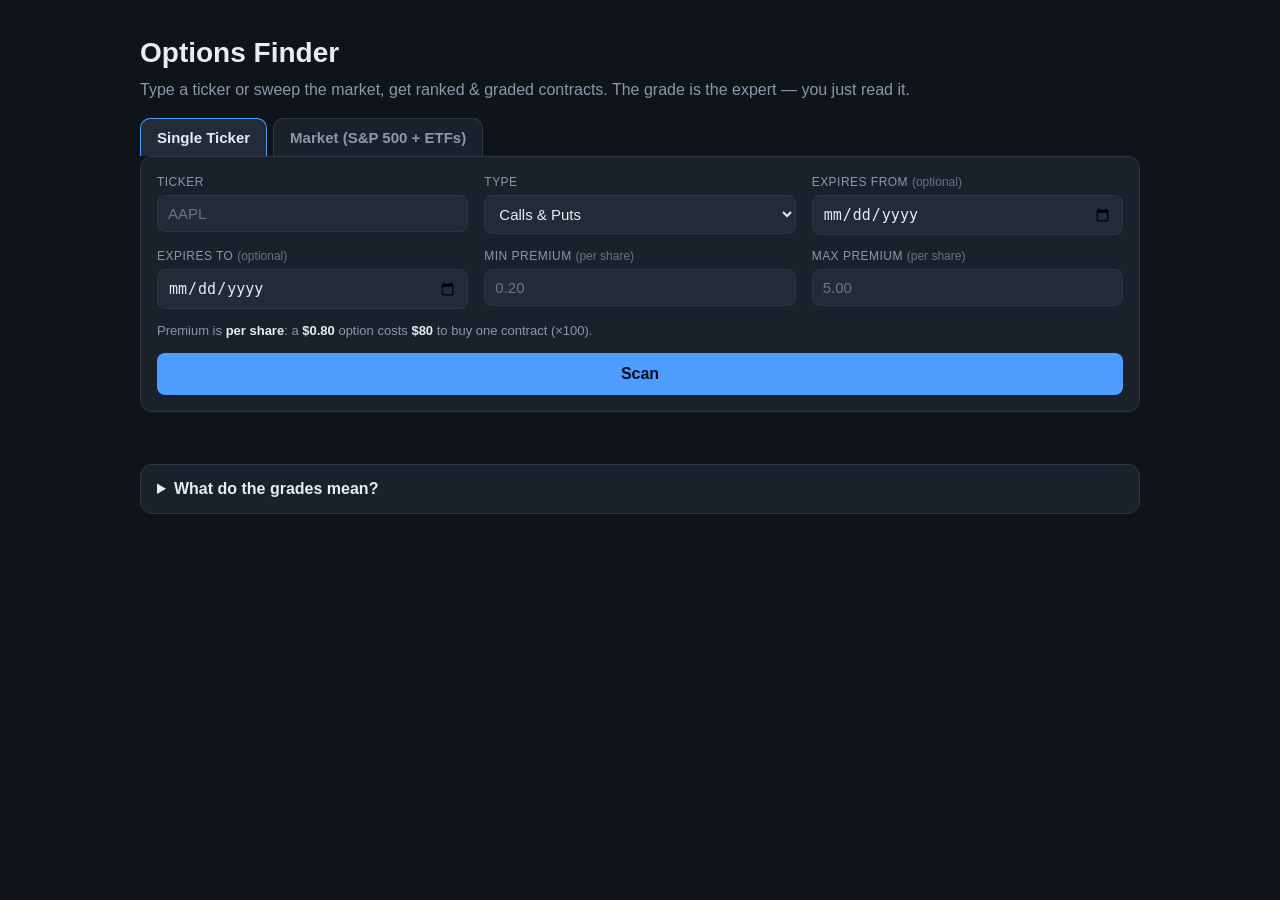
==== frontend/index.html @ 686ba7eb "Option contract grader: Black-Scholes-Merton IV and Greeks with A-F scoring" ====
<!DOCTYPE html>
<html lang="en">
<head>
  <meta charset="UTF-8" />
  <meta name="viewport" content="width=device-width, initial-scale=1.0" />
  <title>Options Finder</title>
  <link rel="icon" href="data:," />
  <link rel="stylesheet" href="styles.css" />
</head>
<body>
  <header>
    <h1>Options Finder</h1>
    <p class="tagline">Type a ticker or sweep the market, get ranked &amp; graded contracts. The grade is the expert &mdash; you just read it.</p>
  </header>

  <nav class="tabs">
    <button class="tab active" data-tab="single" type="button">Single Ticker</button>
    <button class="tab" data-tab="market" type="button">Market (S&amp;P 500 + ETFs)</button>
  </nav>

  <!-- ============ SINGLE TICKER ============ -->
  <section id="panel-single" class="panel active">
    <form id="scan-form">
      <div class="field">
        <label for="ticker">Ticker</label>
        <input id="ticker" name="ticker" type="text" placeholder="AAPL" autocomplete="off" required />
      </div>
      <div class="field">
        <label for="side">Type</label>
        <select id="side" name="side">
          <option value="both">Calls &amp; Puts</option>
          <option value="calls">Calls only</option>
          <option value="puts">Puts only</option>
        </select>
      </div>
      <div class="field">
        <label for="exp_from">Expires from <span class="opt">(optional)</span></label>
        <input id="exp_from" name="expiration_from" type="date" />
      </div>
      <div class="field">
        <label for="exp_to">Expires to <span class="opt">(optional)</span></label>
        <input id="exp_to" name="expiration_to" type="date" />
      </div>
      <div class="field">
        <label for="prem_min">Min premium <span class="opt">(per share)</span></label>
        <input id="prem_min" name="premium_min" type="number" step="0.01" min="0" placeholder="0.20" />
      </div>
      <div class="field">
        <label for="prem_max">Max premium <span class="opt">(per share)</span></label>
        <input id="prem_max" name="premium_max" type="number" step="0.01" min="0" placeholder="5.00" />
      </div>
      <p class="helper">Premium is <strong>per share</strong>: a <strong>$0.80</strong> option costs <strong>$80</strong> to buy one contract (&times;100).</p>
      <button type="submit" id="scan-btn">Scan</button>
    </form>
    <div id="status" class="status"></div>
    <div id="meta" class="meta"></div>
    <div id="results"></div>
  </section>

  <!-- ============ MARKET ============ -->
  <section id="panel-market" class="panel">
    <form id="market-form">
      <div class="field">
        <label for="m_price_min">Stock price min <span class="opt">($/share)</span></label>
        <input id="m_price_min" name="price_min" type="number" step="0.01" min="0" placeholder="20" />
      </div>
      <div class="field">
        <label for="m_price_max">Stock price max <span class="opt">($/share)</span></label>
        <input id="m_price_max" name="price_max" type="number" step="0.01" min="0" placeholder="120" />
      </div>
      <div class="field">
        <label for="m_side">Type</label>
        <select id="m_side" name="side">
          <option value="both">Calls &amp; Puts</option>
          <option value="calls">Calls only</option>
          <option value="puts">Puts only</option>
        </select>
      </div>
      <div class="field">
        <label for="m_prem_min">Min premium <span class="opt">(per share)</span></label>
        <input id="m_prem_min" name="premium_min" type="number" step="0.01" min="0" placeholder="0.20" />
      </div>
      <div class="field">
        <label for="m_prem_max">Max premium <span class="opt">(per share)</span></label>
        <input id="m_prem_max" name="premium_max" type="number" step="0.01" min="0" placeholder="5.00" />
      </div>
      <div class="field">
        <label for="m_dte_from">DTE min <span class="opt">(optional)</span></label>
        <input id="m_dte_from" name="dte_from" type="number" step="1" min="0" placeholder="14" />
      </div>
      <div class="field">
        <label for="m_dte_to">DTE max <span class="opt">(optional)</span></label>
        <input id="m_dte_to" name="dte_to" type="number" step="1" min="0" placeholder="60" />
      </div>
      <p class="helper">Stock-price band picks which names get scanned (skips the rest); premium band filters the contracts. A full sweep takes ~1&ndash;3 min the first time.</p>
      <button type="submit" id="market-btn">Scan market</button>
    </form>

    <div id="market-status" class="status"></div>
    <div id="market-progress" class="progress" hidden><div class="bar"></div></div>
    <div id="market-meta" class="meta"></div>
    <div class="sortbar" id="market-sortbar" hidden>
      Sort by:
      <select id="market-sort">
        <option value="overall">Overall grade</option>
        <option value="value">Value (Price Edge)</option>
        <option value="odds">Odds of Profit</option>
        <option value="move">Move Needed</option>
        <option value="liquidity">Liquidity</option>
        <option value="volatility">Volatility Value</option>
        <option value="decay">Time-Decay Risk</option>
        <option value="leverage">Leverage &amp; Risk</option>
      </select>
    </div>
    <div id="market-results"></div>
  </section>

  <details id="legend" class="legend">
    <summary>What do the grades mean?</summary>
    <div id="legend-body"></div>
  </details>

  <script src="app.js"></script>
</body>
</html>
---- frontend/styles.css ----
:root {
  --bg: #0f1419;
  --panel: #1a212b;
  --panel-2: #222b37;
  --text: #e6edf3;
  --muted: #8b98a9;
  --border: #2c3744;
  --accent: #4f9cff;

  --grade-a: #16a34a;
  --grade-b: #65a30d;
  --grade-c: #ca8a04;
  --grade-d: #ea580c;
  --grade-f: #dc2626;
}

* { box-sizing: border-box; }

body {
  margin: 0;
  font-family: -apple-system, BlinkMacSystemFont, "Segoe UI", Roboto, Helvetica, Arial, sans-serif;
  background: var(--bg);
  color: var(--text);
  line-height: 1.5;
  padding: 0 16px 64px;
}

header { max-width: 1000px; margin: 32px auto 16px; }
h1 { margin: 0 0 4px; font-size: 28px; }
.tagline { color: var(--muted); margin: 0; }

form {
  max-width: 1000px;
  margin: 0 auto 8px;
  background: var(--panel);
  border: 1px solid var(--border);
  border-radius: 12px;
  padding: 16px;
  display: grid;
  grid-template-columns: repeat(3, 1fr);
  gap: 12px 16px;
}
.field { display: flex; flex-direction: column; }
label { font-size: 12px; color: var(--muted); margin-bottom: 4px; text-transform: uppercase; letter-spacing: .04em; }
label .opt { text-transform: none; letter-spacing: 0; opacity: .7; }
input, select {
  background: var(--panel-2);
  border: 1px solid var(--border);
  border-radius: 8px;
  color: var(--text);
  padding: 9px 10px;
  font-size: 15px;
}
input:focus, select:focus { outline: none; border-color: var(--accent); }
.helper { grid-column: 1 / -1; margin: 0; font-size: 13px; color: var(--muted); }
.helper strong { color: var(--text); }

#scan-btn {
  grid-column: 1 / -1;
  background: var(--accent);
  color: #04111f;
  font-weight: 700;
  font-size: 16px;
  border: none;
  border-radius: 8px;
  padding: 12px;
  cursor: pointer;
}
#scan-btn:disabled { opacity: .6; cursor: progress; }

.status { max-width: 1000px; margin: 12px auto; color: var(--muted); }
.status.error { color: #ff8a8a; }

.meta {
  max-width: 1000px;
  margin: 8px auto;
  display: flex;
  flex-wrap: wrap;
  gap: 8px 18px;
  font-size: 14px;
}
.meta .stat strong { color: var(--text); }
.meta .stat { color: var(--muted); }
.meta .notes { flex-basis: 100%; color: #d9b35a; font-size: 13px; }

#results { max-width: 1000px; margin: 16px auto; display: flex; flex-direction: column; gap: 12px; }

.card {
  background: var(--panel);
  border: 1px solid var(--border);
  border-radius: 12px;
  padding: 14px 16px;
  display: grid;
  grid-template-columns: 96px 1fr;
  gap: 16px;
  align-items: center;
}
.card.illiquid { opacity: .72; }

.badge {
  display: flex;
  flex-direction: column;
  align-items: center;
  justify-content: center;
  border-radius: 12px;
  padding: 10px 6px;
  color: #fff;
}
.badge .letter { font-size: 40px; font-weight: 800; line-height: 1; }
.badge .num { font-size: 14px; font-weight: 600; opacity: .9; margin-top: 2px; }

.grade-A { background: var(--grade-a); }
.grade-B { background: var(--grade-b); }
.grade-C { background: var(--grade-c); }
.grade-D { background: var(--grade-d); }
.grade-F { background: var(--grade-f); }
.fg-A { color: var(--grade-a); }
.fg-B { color: var(--grade-b); }
.fg-C { color: var(--grade-c); }
.fg-D { color: var(--grade-d); }
.fg-F { color: var(--grade-f); }

.body .title { font-size: 18px; font-weight: 700; }
.body .sub { color: var(--muted); font-size: 13px; margin: 2px 0 4px; }
.body .meaning { font-size: 14px; margin-bottom: 8px; }
.body .flags { font-size: 12.5px; color: #d9b35a; margin-bottom: 8px; }

.subscores { display: flex; flex-wrap: wrap; gap: 6px; }
.chip {
  display: flex; align-items: center; gap: 6px;
  background: var(--panel-2);
  border: 1px solid var(--border);
  border-radius: 999px;
  padding: 4px 10px;
  font-size: 12.5px;
}
.chip .ck { color: var(--muted); }
.chip .cg { font-weight: 700; }

details.detail { margin-top: 8px; }
details.detail summary { cursor: pointer; color: var(--accent); font-size: 13px; }
.detail-table { width: 100%; border-collapse: collapse; margin-top: 8px; font-size: 13px; }
.detail-table td { padding: 5px 8px; border-top: 1px solid var(--border); vertical-align: top; }
.detail-table td.k { color: var(--muted); white-space: nowrap; }
.detail-table td.g { font-weight: 700; width: 28px; }
.detail-table td.m { color: var(--muted); font-size: 12px; }

.legend { max-width: 1000px; margin: 24px auto; background: var(--panel); border: 1px solid var(--border); border-radius: 12px; padding: 12px 16px; }
.legend summary { cursor: pointer; font-weight: 600; }
.legend table { width: 100%; border-collapse: collapse; margin-top: 10px; }
.legend td { padding: 6px 8px; border-top: 1px solid var(--border); font-size: 14px; }
.legend td.lg { font-weight: 800; font-size: 18px; width: 36px; }
.legend td.lr { color: var(--muted); width: 90px; }

/* tabs */
.tabs { max-width: 1000px; margin: 8px auto 0; display: flex; gap: 6px; }
.tab {
  background: var(--panel);
  border: 1px solid var(--border);
  border-bottom: none;
  color: var(--muted);
  padding: 10px 16px;
  border-radius: 10px 10px 0 0;
  cursor: pointer;
  font-size: 15px;
  font-weight: 600;
}
.tab.active { background: var(--panel-2); color: var(--text); border-color: var(--accent); }
.panel { display: none; }
.panel.active { display: block; }

/* progress bar */
.progress {
  max-width: 1000px;
  margin: 8px auto;
  height: 10px;
  background: var(--panel-2);
  border: 1px solid var(--border);
  border-radius: 999px;
  overflow: hidden;
}
.progress .bar {
  height: 100%;
  width: 0%;
  background: var(--accent);
  transition: width 0.3s ease;
}

/* sort bar */
.sortbar {
  max-width: 1000px;
  margin: 8px auto;
  color: var(--muted);
  font-size: 14px;
  display: flex;
  align-items: center;
  gap: 8px;
}
.sortbar select {
  background: var(--panel-2);
  border: 1px solid var(--border);
  color: var(--text);
  border-radius: 8px;
  padding: 6px 8px;
  font-size: 14px;
}

@media (max-width: 720px) {
  form { grid-template-columns: 1fr 1fr; }
  .card { grid-template-columns: 72px 1fr; }
  .badge .letter { font-size: 32px; }
}
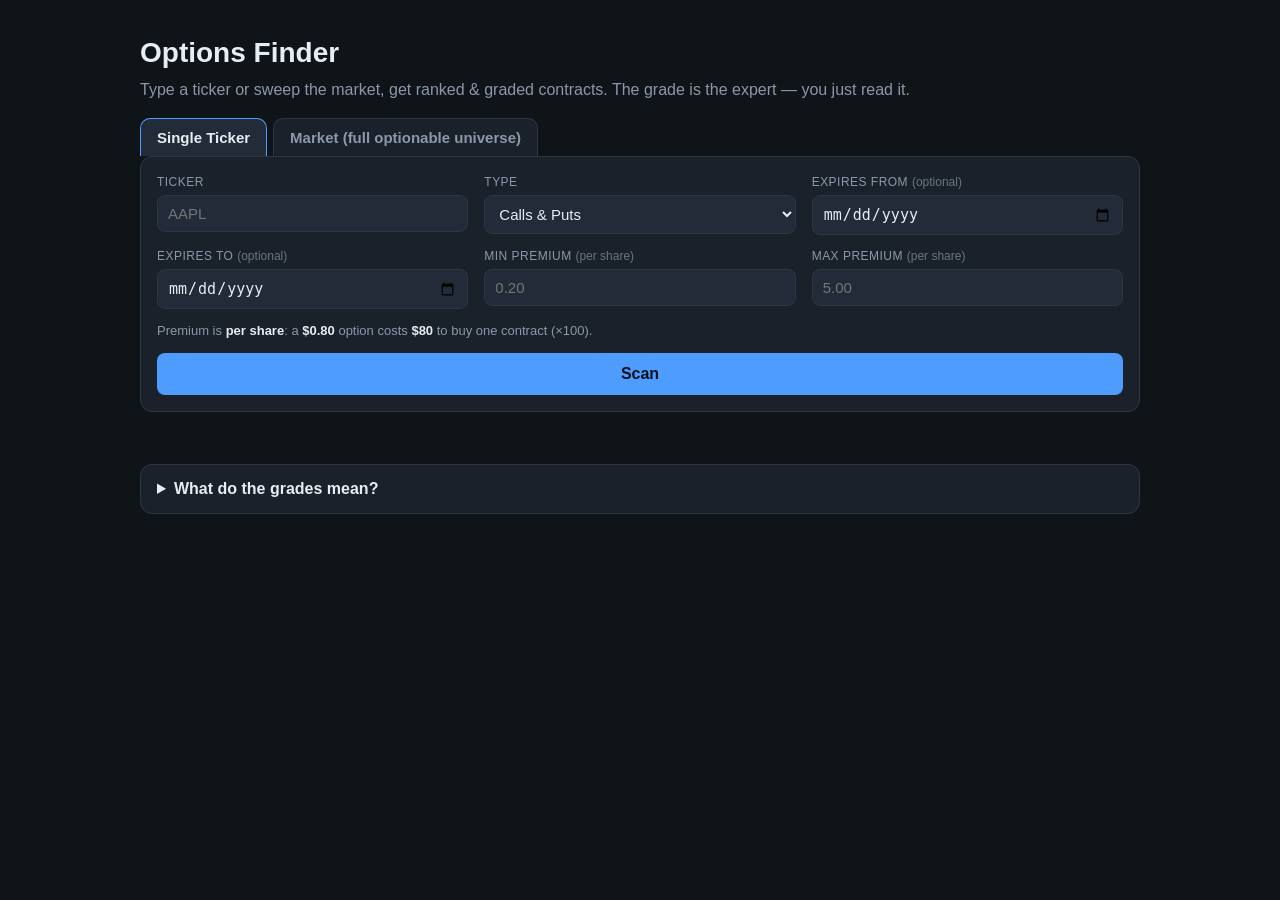
==== commit 74282f0f: "Reject an unknown `side` instead of silently widening to both `side` was never validated: `filter_si" ====
--- a/frontend/index.html
+++ b/frontend/index.html
@@ -15,7 +15,7 @@
 
   <nav class="tabs">
     <button class="tab active" data-tab="single" type="button">Single Ticker</button>
-    <button class="tab" data-tab="market" type="button">Market (S&amp;P 500 + ETFs)</button>
+    <button class="tab" data-tab="market" type="button">Market (full optionable universe)</button>
   </nav>
 
   <!-- ============ SINGLE TICKER ============ -->
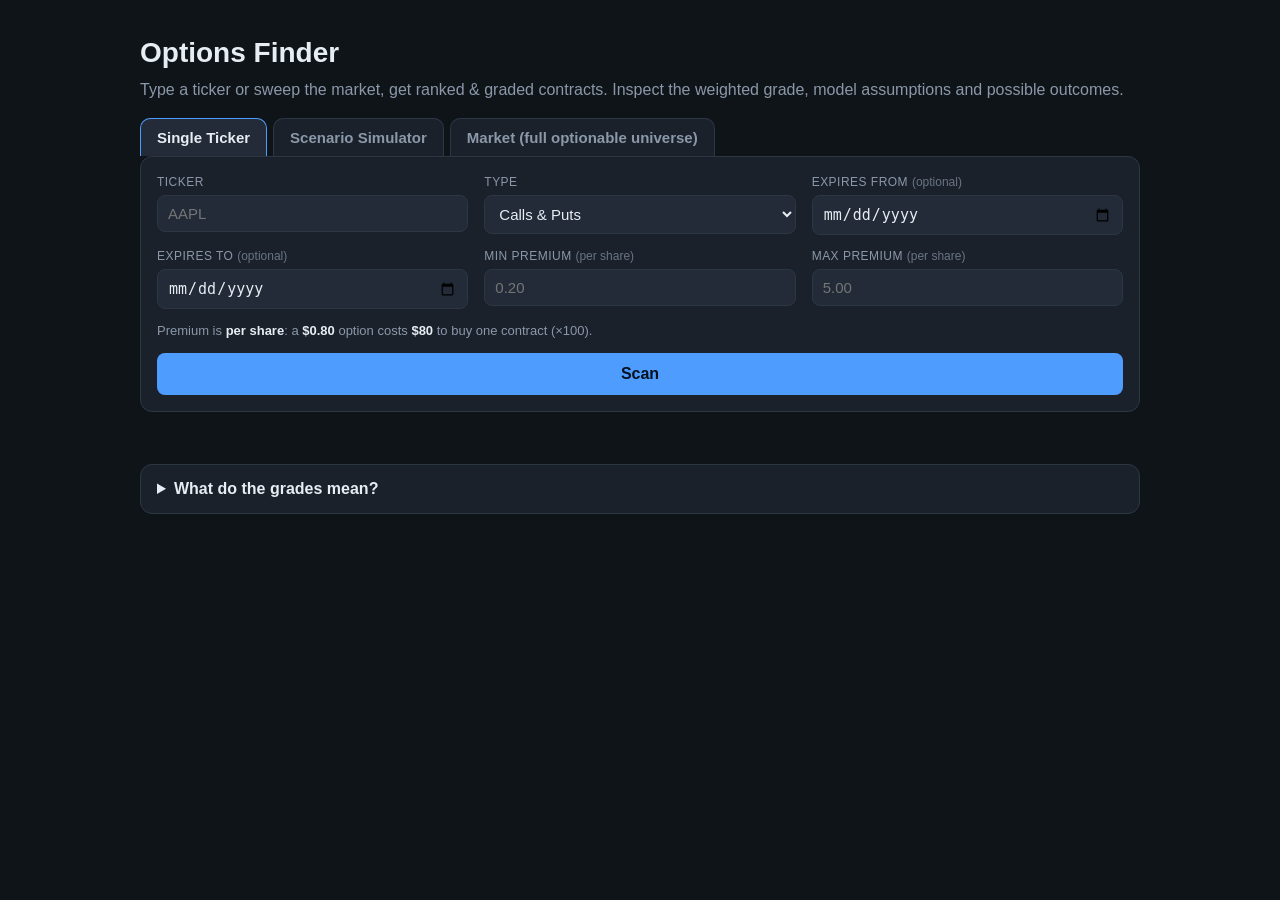
==== commit b4c4c1c8: "Build Scenario simulator and transparent grade reports for v0.3.0" ====
--- a/frontend/index.html
+++ b/frontend/index.html
@@ -10,11 +10,12 @@
 <body>
   <header>
     <h1>Options Finder</h1>
-    <p class="tagline">Type a ticker or sweep the market, get ranked &amp; graded contracts. The grade is the expert &mdash; you just read it.</p>
+    <p class="tagline">Type a ticker or sweep the market, get ranked &amp; graded contracts. Inspect the weighted grade, model assumptions and possible outcomes.</p>
   </header>
 
   <nav class="tabs">
     <button class="tab active" data-tab="single" type="button">Single Ticker</button>
+    <button class="tab" data-tab="scenario" type="button">Scenario Simulator</button>
     <button class="tab" data-tab="market" type="button">Market (full optionable universe)</button>
   </nav>
 
@@ -115,11 +116,42 @@
     <div id="market-results"></div>
   </section>
 
+  <section id="panel-scenario" class="panel">
+    <div class="scenario-intro"><p>OPTION CONTRACT GRADER / WHAT IF</p><h2>See the trade-offs before the trade.</h2><p>Explore spot, volatility and time using the same pricing engine. Green shows a theoretical mark; gray shows expiry payoff. Hypothetical inputs require no market account and place no orders.</p><button id="scenario-example" type="button">Run illustrative example</button></div>
+    <form id="scenario-form">
+<div class="field"><label for="s-label">Scenario label</label><input id="s-label" name="label" type="text" value="Illustrative 30-day call"  required></div>
+<div class="field"><label for="s-option_type">Position</label><select id="s-option_type" name="option_type"><option value="call">Long call</option><option value="put">Long put</option></select></div>
+<div class="field"><label for="s-spot">Underlying spot ($)</label><input id="s-spot" name="spot" type="number" value="100" min=".0001" step="any" required></div>
+<div class="field"><label for="s-strike">Strike ($)</label><input id="s-strike" name="strike" type="number" value="100" min=".0001" step="any" required></div>
+<div class="field"><label for="s-premium">Purchase premium ($/share)</label><input id="s-premium" name="premium" type="number" value="3.1" min="0" step=".01" required></div>
+<div class="field"><label for="s-dte">Days to expiry</label><input id="s-dte" name="dte" type="number" value="30" min="0" max="3650" step="1" required></div>
+<div class="field"><label for="s-elapsed_days">Days elapsed in scenario</label><input id="s-elapsed_days" name="elapsed_days" type="number" value="7" min="0" step=".5" required></div>
+<div class="field"><label for="s-iv">Current annual IV (%)</label><input id="s-iv" name="iv" type="number" value="25" min="0" step=".1" required></div>
+<div class="field"><label for="s-iv_change">IV change (percentage points)</label><input id="s-iv_change" name="iv_change" type="number" value="0" step=".1" required></div>
+<div class="field"><label for="s-risk_free_rate">Annual rate (%)</label><input id="s-risk_free_rate" name="risk_free_rate" type="number" value="4" step=".1" required></div>
+<div class="field"><label for="s-dividend_yield">Continuous annual dividend (%)</label><input id="s-dividend_yield" name="dividend_yield" type="number" value="0" min="0" step=".1" required></div>
+<div class="field"><label for="s-contracts">Contracts</label><input id="s-contracts" name="contracts" type="number" value="1" min="1" step="1" required></div>
+<div class="field"><label for="s-multiplier">Shares per contract</label><input id="s-multiplier" name="multiplier" type="number" value="100" min="1" step="1" required></div>
+<div class="field"><label for="s-round_trip_fee_per_contract">Round-trip fee ($/contract)</label><input id="s-round_trip_fee_per_contract" name="round_trip_fee_per_contract" type="number" value="1.3" min="0" step=".01" required></div>
+<div class="field"><label for="s-move_min_pct">Minimum spot move (%)</label><input id="s-move_min_pct" name="move_min_pct" type="number" value="-30" min="-99.99" step="any" required></div>
+<div class="field"><label for="s-move_max_pct">Maximum spot move (%)</label><input id="s-move_max_pct" name="move_max_pct" type="number" value="30" step="1" required></div>
+<div class="field"><label for="s-historical_vol">Realized volatility (%) · optional</label><input id="s-historical_vol" name="historical_vol" type="number" value="" min=".01" step="any" ></div>
+<div class="field"><label for="s-bid">Quote bid ($/share) · optional</label><input id="s-bid" name="bid" type="number" value="3" min="0" step=".01" ></div>
+<div class="field"><label for="s-ask">Quote ask ($/share) · optional</label><input id="s-ask" name="ask" type="number" value="3.2" min="0" step=".01" ></div>
+<div class="field"><label for="s-open_interest">Open interest</label><input id="s-open_interest" name="open_interest" type="number" value="1000" min="0" step="1" required></div>
+<div class="field"><label for="s-volume">Volume</label><input id="s-volume" name="volume" type="number" value="500" min="0" step="1" required></div>
+<div class="field"><label for="s-iv_rank">IV rank · optional</label><input id="s-iv_rank" name="iv_rank" type="number" value="" min="0" max="100" step="1" ></div>
+<input type="hidden" name="points" value="61"><button type="submit" id="scenario-run">Simulate scenarios</button>
+    </form><p id="scenario-status" class="status" role="status" aria-live="polite"></p><div id="scenario-output"></div>
+    <div class="scenario-exports"><button type="button" data-scenario-export="json" disabled>Export JSON report</button><button type="button" data-scenario-export="csv" disabled>Export CSV</button><button type="button" data-scenario-export="html" disabled>Export printable report</button></div>
+  </section>
+
   <details id="legend" class="legend">
     <summary>What do the grades mean?</summary>
     <div id="legend-body"></div>
   </details>
 
   <script src="app.js"></script>
+  <script src="scenario.js"></script>
 </body>
 </html>
--- a/frontend/styles.css
+++ b/frontend/styles.css
@@ -210,3 +210,27 @@
   .card { grid-template-columns: 72px 1fr; }
   .badge .letter { font-size: 32px; }
 }
+
+.scenario-intro { padding:2rem;border-radius:1rem;background:#15263c;color:#e4ecf7;margin-bottom:1.5rem }
+.scenario-intro h2 { font-size:2rem;margin:.5rem 0 }
+#scenario-output {background:#122033;color:#dbe7f5;padding:1.5rem;border-radius:1rem;margin-top:1rem}
+#scenario-output:empty {display:none}
+#scenario-output svg {width:100%;height:auto;margin:1rem 0}
+#scenario-output .card {background:#1b2d44;color:#e4ecf7}
+.scenario-stats {display:grid;grid-template-columns:repeat(auto-fit,minmax(180px,1fr));gap:1rem}
+.scenario-stat {display:flex;flex-direction:column;gap:.5rem;padding:1rem;border:1px solid #40546e;border-radius:.5rem}
+.scenario-stat strong {font-size:1.4rem}
+.scenario-exports {display:flex;flex-wrap:wrap;gap:.7rem;margin:1rem 0}
+#scenario-output pre {overflow:auto;max-width:100%}
+#scenario-output details {padding:.8rem 0}
+.card button {margin:.6rem .6rem 0 0}
+
+/* Keep the scenario workspace aligned with the existing grader. */
+#panel-scenario {max-width:1000px;margin:1.5rem auto;padding:0 12px;box-sizing:border-box}
+#panel-scenario form {max-width:none;margin:1rem 0}
+#panel-scenario button,.card button {background:var(--panel-2);color:var(--text);border:1px solid var(--border);padding:.7rem 1rem;border-radius:8px;cursor:pointer;font:600 14px system-ui}
+#panel-scenario button:hover,.card button:hover {border-color:var(--accent)}
+#panel-scenario button:focus-visible,.card button:focus-visible {outline:3px solid var(--accent);outline-offset:3px}
+#panel-scenario button:disabled {opacity:.55;cursor:wait}
+#scenario-form button[type=submit],#scenario-example {background:#21c687;color:#052b20}
+@media(max-width:480px){#panel-scenario form {grid-template-columns:1fr}.scenario-intro {padding:1.3rem}.scenario-intro h2 {font-size:1.6rem}#scenario-output {padding:1rem}}
